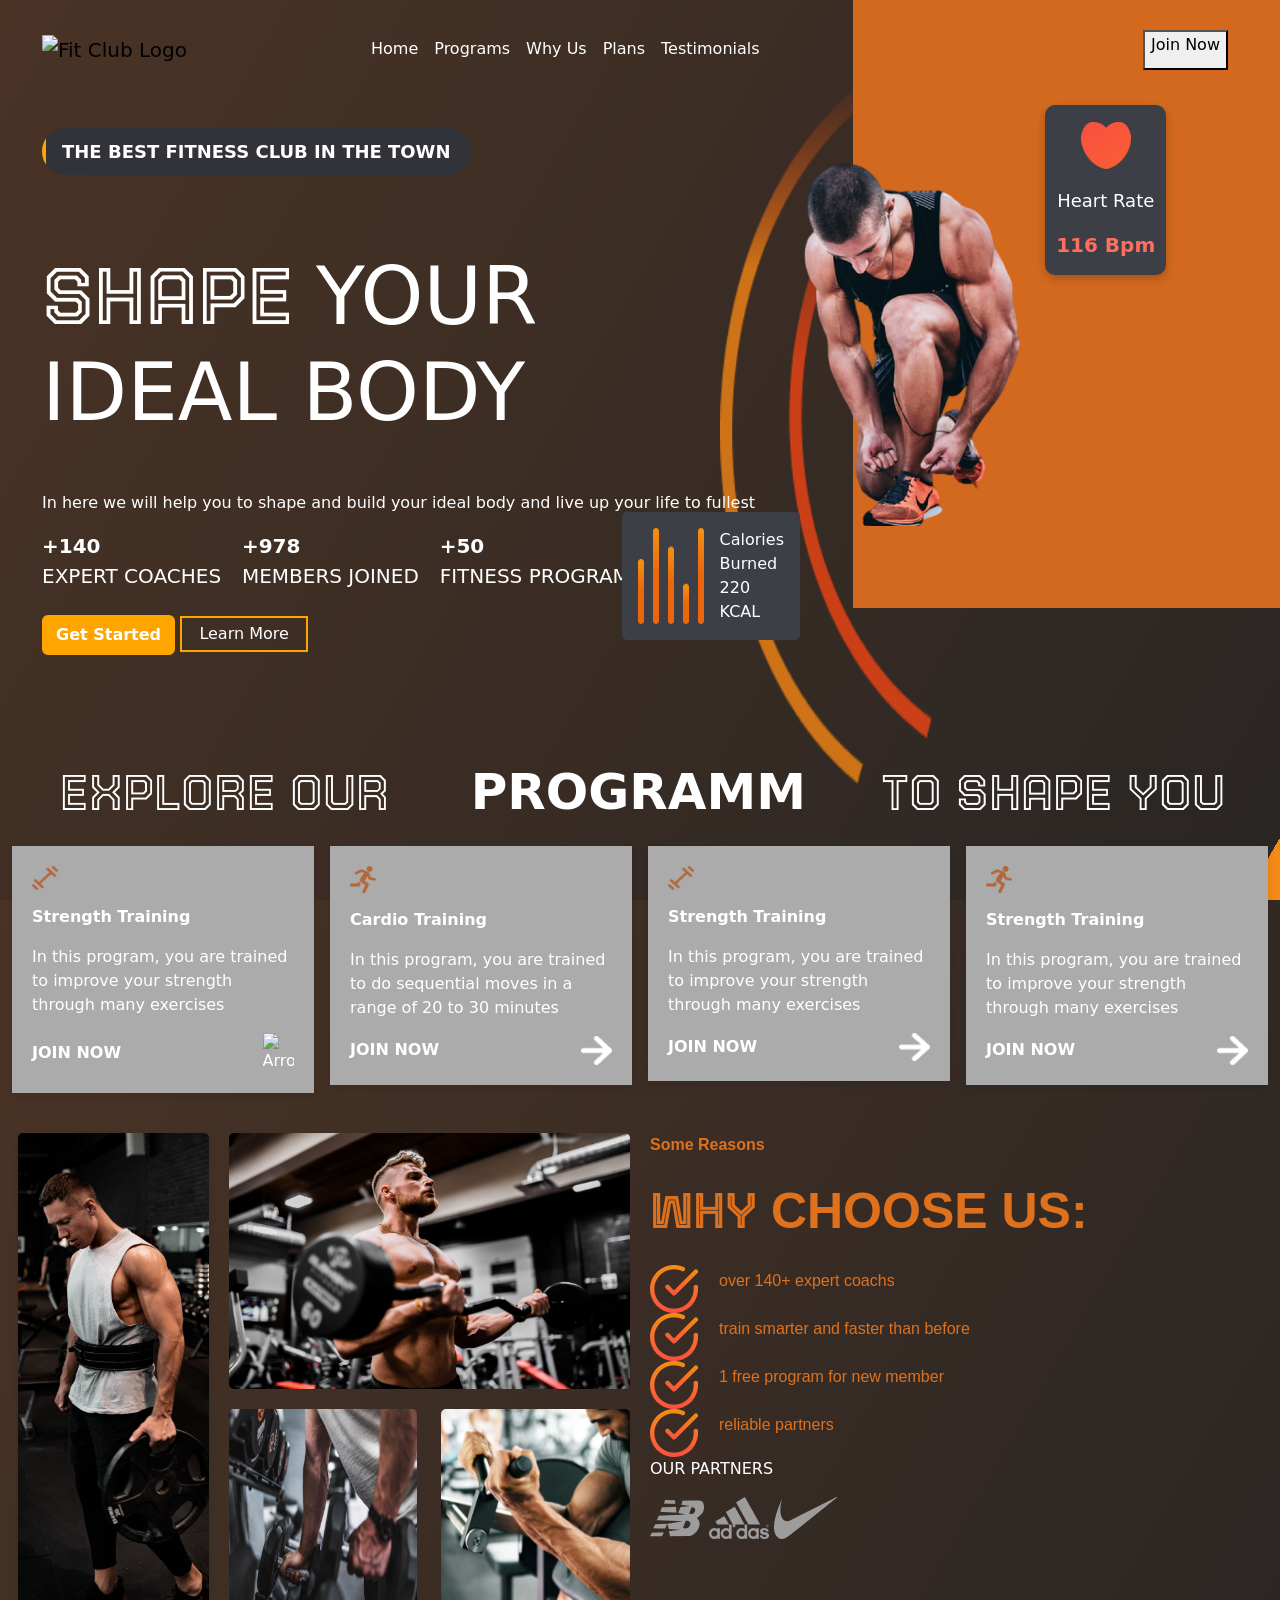
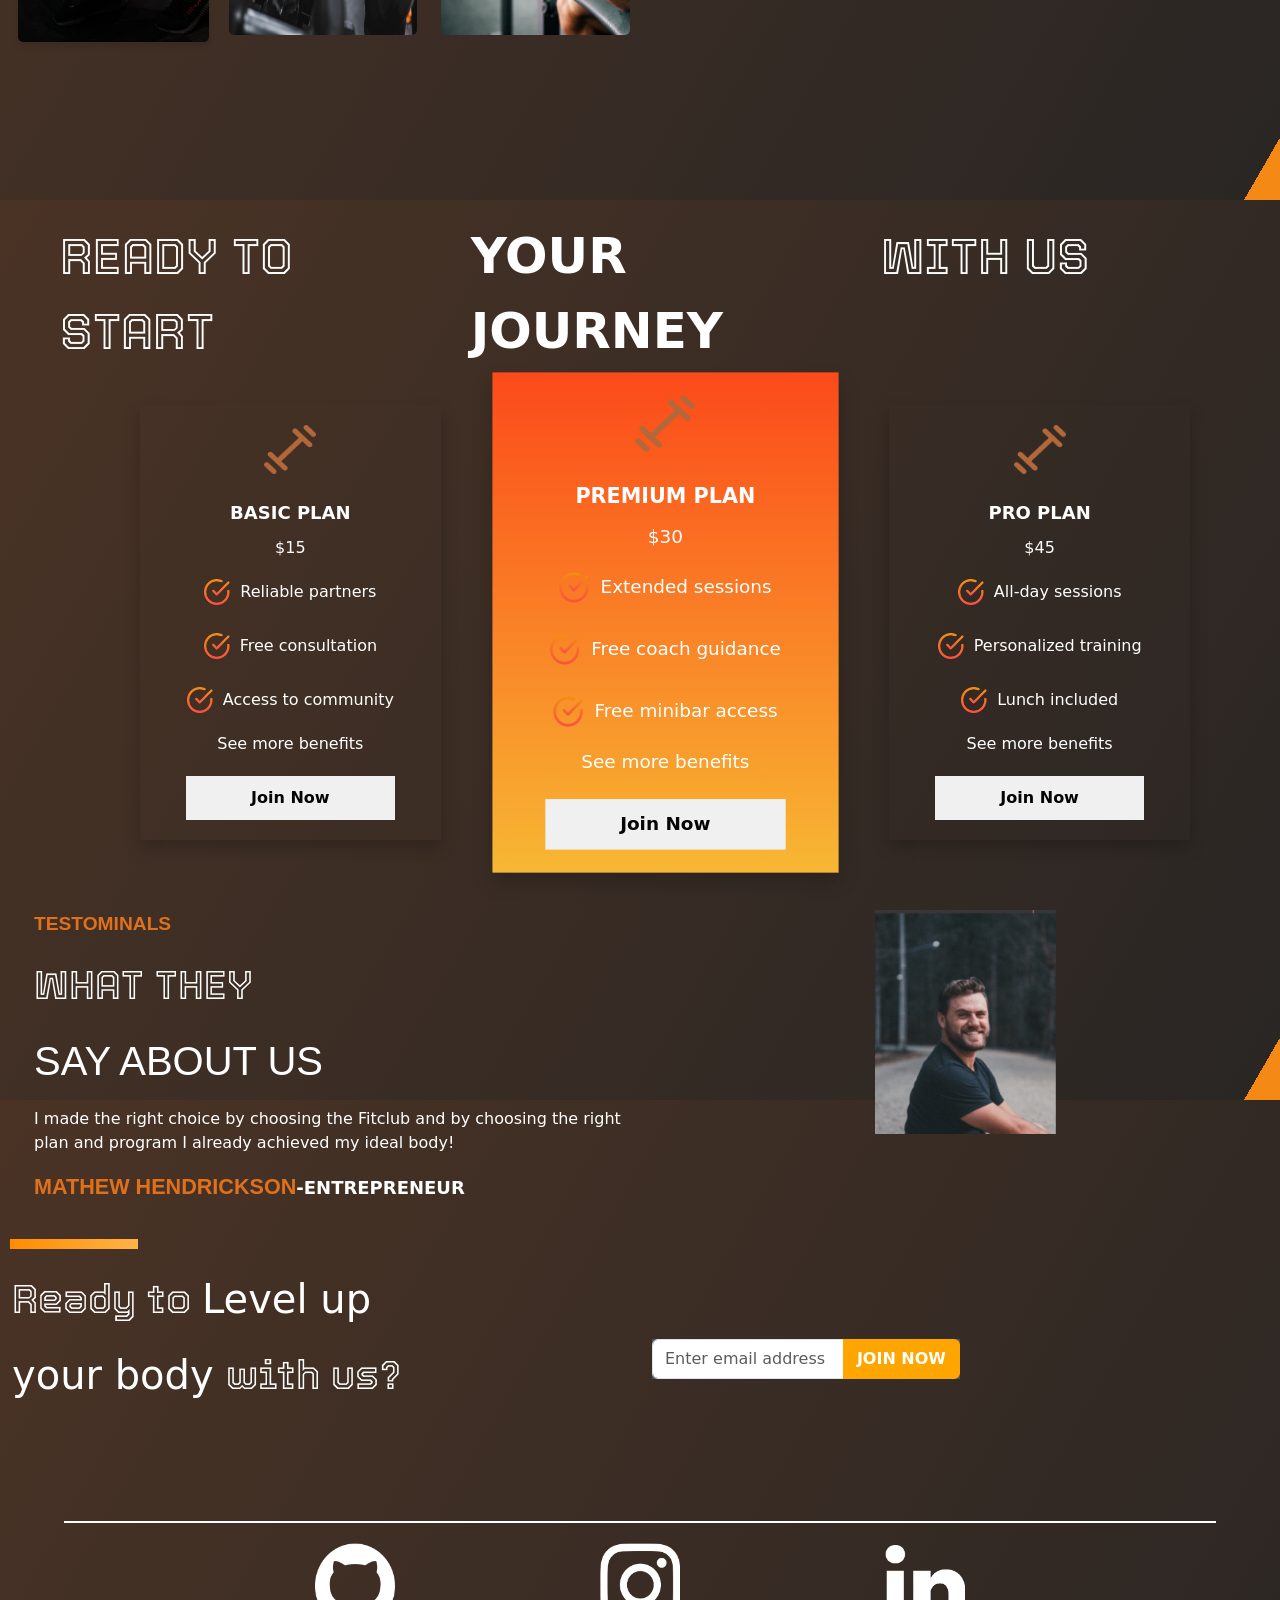
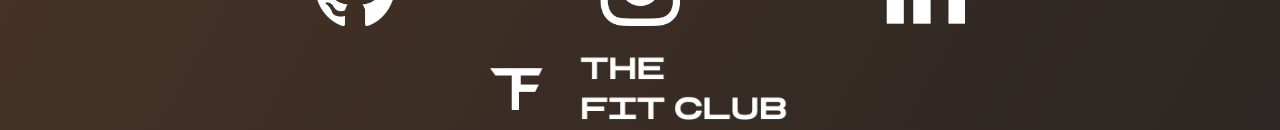
==== index.html @ 02789a92 "Add files via upload" ====
<!DOCTYPE html>
<html lang="en">
<head>
    <meta charset="UTF-8">
    <meta name="viewport" content="width=device-width, initial-scale=1.0">
    <link rel="preconnect" href="https://fonts.googleapis.com">
<link rel="preconnect" href="https://fonts.gstatic.com" crossorigin>
<link href="https://fonts.googleapis.com/css2?family=Tourney:ital,wght@0,100..900;1,100..900&display=swap" rel="stylesheet">
    <title>The Fit Club</title>
    <link href="https://cdn.jsdelivr.net/npm/bootstrap@5.3.3/dist/css/bootstrap.min.css" rel="stylesheet">
    <link rel="stylesheet" href="index.css">
</head>
<body>
    <div class="container-fluid">
        <div class="row">
            <div class="left-side col-lg-8 col-md-7">
                <!-- Navigation bar-->
                <nav class="navbar navbar-expand-lg">
                    <div class="container navbared">
                        <a class="navbar-brand" href="#">
                            <img src="logo.png" alt="Fit Club Logo" style="width: 150px; margin-right: 10px;">
                        </a>
                        <button class="navbar-toggler" type="button" data-bs-toggle="collapse" data-bs-target="#navbarNav" aria-controls="navbarNav" aria-expanded="false" aria-label="Toggle navigation">
                            <span class="navbar-toggler-icon"></span>
                        </button>
                        <div class="collapse navbar-collapse" id="navbarNav">
                            <ul class="navbar-nav">
                                <li class="nav-item">
                                    <a class="nav-link" href="#">Home</a>
                                </li>
                                <li class="nav-item">
                                    <a class="nav-link" href="#">Programs</a>
                                </li>
                                <li class="nav-item">
                                    <a class="nav-link" href="#">Why Us</a>
                                </li>
                                <li class="nav-item">
                                    <a class="nav-link" href="#">Plans</a>
                                </li>
                                <li class="nav-item">
                                    <a class="nav-link" href="#">Testimonials</a>
                                </li>
                            </ul>
                        </div>
                    </div>
                </nav>
                <div class="container d-flex align-items-center justify-content-between">
                    <div>
                        <p class="highlight"> <span>THE BEST</span> FITNESS CLUB IN THE TOWN</p>
                        <h1 class="main_text"><span  class="main_text1">SHAPE  </span>YOUR <br> IDEAL  BODY</h1>
                        <p class="sub-text">In here we will help you to shape and build your ideal body and live up your life to fullest</p>
                        <div class="stats">
                            <div><strong>+140</strong><br>EXPERT COACHES</div>
                            <div><strong>+978</strong><br>MEMBERS JOINED</div>
                            <div><strong>+50</strong><br>FITNESS PROGRAMS</div>
                        </div>
                        <div class="mt-4">
                            <button class="btn ">Get Started</button>
                            <button class="btn1">Learn More</button>
                        </div>
                    </div>
                    <!-- <div class="image-section position-relative">
                        <img src="../Pngs/hero_image_back.png" width="50%" height="50%">
                        <img src="hero_image.png" alt="Fitness Image" width="70%" ,height="50%">
                        
                    </div> -->
                </div>
                
            </div>
            <div class="right-side col-lg-4 col-md-5">
                <div class="buttoned">
                    <button class="buttoned">Join Now</button>
                </div>
                <div class="heart">
                    <img src="heart.png" alt="Heart Icon" class="heart-img">
                    <p class="heartname">Heart Rate</p>
                    <p class="heartrate">116 Bpm</p>
                </div>
                <div class="image-section">
                    
                    <img src="hero_image.png" alt="Fitness Image" width="70%" ,height="40%">
                    
                </div>  
                <img class="hero-back"  src="hero_image_back.png" width="100%" height="80%">
                <div class="calories">
                    <img src="calories.png">
                    <div class="kilo">
                        <span>Calories<br> Burned</span>
                        <span>220<br> KCAL</span>
                    </div>
                </div>

            </div>
        </div>
    </div>
    <div class=" textt container-fluid">
        <div class="row">
            <div class="tex1 col-lg-4 col-md-4 col-sm-12">
                <p>EXPLORE OUR</p>
            </div>
            <div class="tex2 col-lg-4 col-md-4 col-sm-12">
                <p>PROGRAMM</p>
            </div>
            <div class="tex3 col-lg-4 col-md-4 col-sm-12 ">
                <p>TO SHAPE YOU</p>
            </div>
        </div>

    </div>
    <div class="container-fluid">
        <div class="row g-3"> <!-- Bootstrap's g-3 handles spacing between cards -->
            <!-- Card 1 -->
            <div class="col-lg-3 col-md-6 col-sm-12">
                <div class="cards">
                    <img src="dumbell.png" class="card-img-top" alt="Dumbell">
                    <p><strong>Strength Training</strong></p>
                    <p>In this program, you are trained to improve your strength through many exercises</p>
                    <div class="card-footer">
                        <p>JOIN NOW</p>
                        <img src="Pngs/rightArrow.png" alt="Arrow">
                    </div>
                </div>
            </div>
            <!-- Card 2 -->
            <div class="col-lg-3 col-md-6 col-sm-12">
                <div class="cards">
                    <img src="runing.png" class="card-img-top" alt="Running">
                    <p><strong>Cardio Training</strong></p>
                    <p>In this program, you are trained to do sequential moves in a range of 20 to 30 minutes</p>
                    <div class="card-footer">
                        <p>JOIN NOW</p>
                        <img src="rightArrow.png" alt="Arrow">
                    </div>
                </div>
            </div>
            <!-- Card 3 -->
            <div class="col-lg-3 col-md-6 col-sm-12">
                <div class="cards">
                    <img src="dumbell.png" class="card-img-top" alt="Dumbell">
                    <p><strong>Strength Training</strong></p>
                    <p>In this program, you are trained to improve your strength through many exercises</p>
                    <div class="card-footer">
                        <p>JOIN NOW</p>
                        <img src="rightArrow.png" alt="Arrow">
                    </div>
                </div>
            </div>
            <!-- Card 4 -->
            <div class="col-lg-3 col-md-6 col-sm-12">
                <div class="cards">
                    <img src="runing.png" class="card-img-top" alt="Running">
                    <p><strong>Strength Training</strong></p>
                    <p>In this program, you are trained to improve your strength through many exercises</p>
                    <div class="card-footer">
                        <p>JOIN NOW</p>
                        <img src="rightArrow.png" alt="Arrow">
                    </div>
                </div>
            </div>
        </div>
    </div>
    <div class="custom-container container-fluid">
        <div class="custom-row row">
            <div class="custom-image1 col-lg-2 col-md-3 col-sm-6">
                <img src="image1.png" class="custom-img" alt="Image 1">
            </div>
            <div class="custom-image-group col-lg-4 col-md-5 col-sm-6">
                <div class="row">
                    <div class="custom-image2 col-12">
                        <img src="image2.png" class="custom-img" alt="Image 2">
                    </div>
                    <div class="custom-image3 col-6">
                        <img src="image3.png" class="custom-img" alt="Image 3">
                    </div>
                    <div class="custom-image4 col-6">
                        <img src="image4.png" class="custom-img" alt="Image 4">
                    </div>
                </div>
            </div>
            <div class="t9 col-lg-6 col-md-12">
                <p class="textside1">Some Reasons</p>  
                <p class="textside2"><span class="why">WHY</span> CHOOSE US:</p>
                <div class="mixer">
                    <img class="mr-10" src="tick.png" alt="Arrow">
                    <p class="textside3"> over 140+ expert coachs</p>
                </div>        
                <div class="mixer">
                    <img src="tick.png" alt="Arrow">
                    <p class="textside3"> train smarter and faster than before</p>
                </div>        
                <div class="mixer">
                    <img src="tick.png" alt="Arrow">
                    <p class="textside3"> 1 free program for new member</p>
                </div>        
                <div class="mixer">
                    <img src="tick.png" alt="Arrow">
                    <p class="textside3"> reliable partners</p>
                </div>  
                <p class="pta">OUR PARTNERS</p>  
                <div class="">
                    <img class="mr-10" src="nb.png">
                    <img class="mr-20" src="adidas.png">
                    <img src="nike.png">

                </div>    
            </div>
        </div>
    </div>
    <div class=" textt container-fluid">
        <div class="row">
            <div class="tex1 col-lg-4 col-md-4 col-sm-12">
                <p>READY TO START</p>
            </div>
            <div class="tex2 col-lg-4 col-md-4 col-sm-12 ">
                <p>YOUR JOURNEY </p>
            </div>
            <div class="tex3 col-lg-4 col-md-4 col-sm-12">
                <p>WITH US</p>
            </div>
        </div>

    </div>
    <div class="container cards3">
        <div class="row">
            <!-- Basic Plan --> 
            <div class="col-lg-4 col-sm-12 size">
                <div class="cards1">
                    <img src="dumbell.png" class="card-img-top" alt="Dumbbell Icon">
                    <p><strong>BASIC PLAN</strong></p>
                    <p>$15</p>
                    <div class="mixer1">
                        <img src="tick.png" alt="Tick Icon" width="10%">
                        <p>Reliable partners</p>
                    </div>
                    <div class="mixer1">
                        <img src="tick.png" alt="Tick Icon" width="10%">
                        <p>Free consultation</p>
                    </div>
                    <div class="mixer1">
                        <img src="tick.png" alt="Tick Icon" width="10%">
                        <p>Access to community</p>
                    </div>
                    <p>See more benefits</p>
                    <button>Join Now</button>
                </div>
            </div>
    
            <!-- Premium Plan -->
            <div class="col-lg-4 col-sm-12 size">
                <div class="cards1">
                    <img src="dumbell.png" class="card-img-top" alt="Running Icon">
                    <p><strong>PREMIUM PLAN</strong></p>
                    <p>$30</p>
                    <div class="mixer1">
                        <img src="tick.png" alt="Tick Icon" width="10%">
                        <p>Extended sessions</p>
                    </div>
                    <div class="mixer1">
                        <img src="tick.png" alt="Tick Icon" width="10%">
                        <p>Free coach guidance</p>
                    </div>
                    <div class="mixer1">
                        <img src="tick.png" alt="Tick Icon" width="10%">
                        <p>Free minibar access</p>
                    </div>
                    <p>See more benefits</p>
                    <button>Join Now</button>
                </div>
            </div>
    
            <!-- Pro Plan -->
            <div class="col-lg-4 col-sm-12 size">
                <div class="cards1">
                    <img src="dumbell.png" class="card-img-top" alt="Dumbbell Icon">
                    <p><strong>PRO PLAN</strong></p>
                    <p>$45</p>
                    <div class="mixer1">
                        <img src="tick.png" alt="Tick Icon" width="10%">
                        <p>All-day sessions</p>
                    </div>
                    <div class="mixer1">
                        <img src="tick.png" alt="Tick Icon" width="10%">
                        <p>Personalized training</p>
                    </div>
                    <div class="mixer1">
                        <img src="tick.png" alt="Tick Icon" width="10%">
                        <p>Lunch included</p>
                    </div>
                    <p>See more benefits</p>
                    <button>Join Now</button>
                </div>
            </div>
        </div>
    </div> 
    
    
    <div class="container-fluid">
       <div class="row card-spe">
            <div class="col-md-6">
                <p class="name">TESTOMINALS</p>
                <p class="name1">WHAT THEY</p>
                <p class="name2">SAY ABOUT US</p>
                <p class="name3">I made the right choice by choosing the Fitclub and by choosing the right plan and program
                     I already achieved my ideal body!</p>
                <p class="name4"><span class="name">MATHEW HENDRICKSON</span>-ENTREPRENEUR</p>
            </div>
            <div class="col-md-6">
                
                    <div class="picture6 d-flex justify-content-center">
                      <img src="t-image1.png" alt="Image" width="30%" height="30%">
                    </div>  
            </div>
        </div>
    </div>
    <div class="horizontal-line"></div>
    <div class="container-fluid">
        <div class="row ready">
            <div class=" t8 col-md-6">
                <div>
                    <p class="t2"><span class="t4"  class="t4">Ready to </span>Level up</p>
                    <p class="t2">your body <span class="t4"> with us?</span></p>
                </div>
            </div>
            <div class="col-md-6">
                <div class="input-group mb-3 ">
                    <input type="text" class="form-control" placeholder="Enter email address" aria-label="Example text with button addon" aria-describedby="button-addon1">
                    <button class="btn btn-outline-secondary" type="button" id="button-addon1">JOIN NOW</button>
                </div>
            </div>
        </div>
    </div>
    <div class="horizontal-line1"></div>
    <div class="container">
        <!-- First row of logos -->
        <div class="row d-flex justify-content-center align-items-center text-center">
            <div class="col-md-3 col-sm-4 col-4">
                <img src="github.png" alt="GitHub Logo" class="img-fluid logo">
            </div>
            <div class="col-md-3 col-sm-4 col-4">
                <img src="instagram.png" alt="Instagram Logo" class="img-fluid logo">
            </div>
            <div class="col-md-3 col-sm-4 col-4">
                <img src="linkedin.png" alt="LinkedIn Logo" class="img-fluid logo">
            </div>
        </div>
    
        <!-- Second row of logo -->
        <div class="row d-flex justify-content-center text-center mt-4">
            <div class="col-md-11 col-sm-12">
                <img src="Logo.png" alt="Main Logo" class="img-fluid main-logo">
            </div>
        </div>
    </div>
    

</body>
</html>
---- index.css ----
body {
    background: rgb(74,51,37);
background: linear-gradient(120deg, rgba(74,51,37,1) 0%, rgba(42,38,36,1) 98%, rgba(244,137,21,1) 98%, rgba(244,137,21,1) 100%);
    height: 100vh; /* Ensures the gradient covers the full viewport height */
    margin: 0; /* Removes default body margin */
}

.nav-link{
    color: white;
}
.navbar-nav{
   
    margin-left: 150px;
}
.nav-item:hover{
    color: #df711d;
}
.navbar-nav:hover{
    color: #df711d;
}
.buttoned{
    color: black;
    height: 40px;
    margin-top: 15px;
    display: flex;
    justify-content: end;
    margin-right: 20px;
}
.left-side{
    margin-top: 20px;
    padding-left: 30px;
}

.right-side{
    background-color: chocolate;
    height: 38pc;
}
@media (max-width: 767px) {
    .buttoned{
        display: none;
    }
}

.heart {
    margin-top: 50px;
    width: 30%;
    height: 170px; /* Added 'px' unit */
    display: flex;
    flex-direction: column;
    justify-content: center;
    align-items: center; /* Centers content horizontally */
    background-color: #3c3f45;
    gap: 1rem;
    padding: 10px; /* Simplified padding */
    border-radius: 10px; /* Adds rounded corners */
    box-shadow: 0 4px 8px rgba(0, 0, 0, 0.2); /* Adds a subtle shadow */
    margin-left: 180px;
}

.heart-img {
    width: 50px; /* Adjusted size for better scaling */
    height: 50px;
    object-fit: contain; /* Ensures image scaling does not distort */
}

.heartname {
    color: #fff; /* Ensures readability */
    font-size: 18px;
    margin: 0;
}

.heartrate {
    color: #ff6f61; /* Adds a highlight color */
    font-size: 20px;
    margin: 0;
    font-weight: bold;
}

.image-section{
    /* margin-top: 0px;
    padding-top: 0px;
    margin-right: 10px; */
    position: absolute;
    top: 10rem;
    right: 8rem;
    width: 23rem;
}
.hero-back{
    position: absolute;
    top: 4rem;
    right: 20rem;
    width: 15rem;
    z-index: -1;
}
.kilo{
    display: flex;
    flex-direction: column;
}
.calories{
    display: flex ;
    gap: 1rem;
    color: white;
    background-color: #3c3f45;
    border-radius: 5px;
    padding: 1rem;
    width: fit-content;
    position: absolute;
    top: 32rem;
    right: 30rem;
}

.highlight {
    margin-top: 50px;
    position: relative;
    color: #fff;
    background-color: #313338; /* Text background */
    padding: 10px 20px;
    border-radius: 50px;
    font-size: 18px;
    font-weight: bold;
    display: inline-block;
    text-align: center;
    overflow: hidden; /* Ensures animation stays within bounds */
}
@media (max-width: 767px) {
    .right-side{
        display: none;
    }
}
/* First word styling */
.highlight span {
    position: relative;
    display: inline-block;
    z-index: 1;
}
.stats{
    display: flex;
    
    flex-direction: row;
    gap: 1.3rem;
    font-size: 20px;
    color: #fff;
}
.sub-text{
    color: #fff;
}
.main_text{
    margin-top: 50px;
    color:white;
    font-size: 80px;
}
.main_text1{
    font-family: Tourney;
}
.sub-text{
    margin-top: 50px;
}
/* Border animation */
.highlight::before {
    content: '';
    position: absolute;
    right: 0; /* Start from the end of the text */
    top: 0;
    width: 0; /* Start with no width */
    height: 100%;
    border: 2px solid orange; /* Orange border */

    border-radius: 50px; /* Rounded corners */
    z-index: 0; /* Behind the text */
    animation: border-slide 2s ease-out forwards; /* Animation */
}

/* Animation definition */
@keyframes border-slide {
    0% {
        width: 0; /* Border starts with no width */
    }
    50% {
        width: 100%; /* Border expands to cover full width */
    }
    100% {
        width: 0; /* Border shrinks, breaking at the start */
        left: 0; /* Finish on the first word */
    }
}


.h1{
    font-family: Georgia, 'Times New Roman', Times, serif;
    font-size: larger;

}
.t9{
    padding-left:  30px;
}

.btn{
    border:2px solid orange;
   
    font-size: medium;
    font-weight: bold;
    color: #fff;
    background-color: orange;
}
.btn1{
    color: #fff;
    background-color: transparent;
    width: 8rem;
    height: 2.3rem;
    border: 2px solid orange;
}
.textt{
   
    font-size: 50px;
    margin-top: 100px;
    padding-left: 60px;
    color: #fff;
}
.tex1,.tex3{
    font-family: Tourney;
}
.tex2{
    font-weight: bolder;
}
.cards {
    background-color: #ababab;
    color: #fff;
    padding: 20px;
     /* Rounded corners for cards */
    box-shadow: 0 4px 8px rgba(0, 0, 0, 0.1); /* Subtle shadow effect */
    text-align: start; /* Aligns text inside the card */
}

.cards img.card-img-top {
    max-width: 10%;
    margin-bottom: 15px; /* Adds margin below the image */
}
.cards:hover {
    background: rgb(252,114,63);
    background: linear-gradient(90deg, rgba(252,114,63,1) 0%, rgba(250,80,66,1) 99%, rgba(36,36,36,1) 100%, rgba(36,36,36,1) 100%);
    /* Change background color on hover */
    transform: scale(1.05); /* Slightly enlarge the card */
    cursor: pointer; /* Change cursor to pointer */
}
.navbar-nav:hover{
    color: #df711d;
}
.card-footer {
    display: flex;
    justify-content: space-between;
    align-items: center    ;
    margin-top: 15px;
}

.card-footer p {
    margin: 0;
    font-weight: bold;
}

.card-footer img {
    width: 12%; /* Adjusted size for the arrow */
}

/* Scoped styles for the custom image section */
.custom-container {
    padding: 20px;
    /* Optional: Background for the section */
}

.custom-row > div {
    padding: 10px; /* Adds space between the columns */
}

.custom-img {
    max-width: 100%;
    height: auto;
    border-radius: 5px; /* Rounded corners for images */
    display: block;
    margin: 10px auto;
}

/* Custom styles for individual images */
.custom-image1 img {
    box-shadow: 0px 4px 6px rgba(0, 0, 0, 0.1); /* Shadow for Image 1 */
    height: 90%;
    width: 100%;
}

.custom-image2 img {
    border-color: #007bff; /* Blue border for Image 2 */
}

.custom-image3 img {
    border-color: #28a745; /* Green border for Image 3 */
    width: 100%;
    height: 100%;
}

.custom-image4 img {
    border-color: #ffc107; /* Yellow border for Image 4 */
    width: 100%;
    height: 100%;
}

/* Media Queries for smaller screens */
@media (max-width: 768px) {
    .custom-container {
        padding: 10px;
    }

    .custom-img {
        max-width: 90%;
        margin: 15px auto;
    }
}
.mixer{
    display: flex;
    align-items: center 
}
.mixer1{
    display: flex;
    align-items: center 
}
.textside1{
    margin-top: 10px;
    color: #df711d;
    font-family: Arial, Helvetica, sans-serif;
    font-weight: bolder;
}
.why{
    font-family: Tourney;
}
.textside2{
    color: #df711d;
    font-family: Arial, Helvetica, sans-serif;
    font-weight: bolder;
    font-size: 50px;
}
.pta{
    color: #fff;
}

.textside3{
    color: #df711d;
    font-family: Arial, Helvetica, sans-serif;
    margin-left: 20px;
}
.name{
    color: #df711d;
    font-family: Arial, Helvetica, sans-serif;
    font-weight: bolder;
    font-size: larger;
}
.name1{
    font-family:Tourney;
    font-size: 40px;
    color: #fff;
}
.name2{
    font-family: 'Segoe UI', Tahoma, Geneva, Verdana, sans-serif;
    font-size: 40px;
    color: #fff;
}
.name3{
    color: #fff;
}
.card-spe{
    margin-top: 50px;
    margin-left: 10px;
}
.t4{
    font-family:Tourney;
    font-size: 40px;
    color: #fff;
}
.t2{
    font-size: 40px;
    font-style: bolder; 
    color: #fff; 
}
.input-group{
    margin-top: 70px;
    background-color: #4E5055;
    width: 50%;
}

.ready{
    margin-top: 20px;
}
.horizontal-line {
    width: 10%; /* Adjust width as needed */
    height: 10px; /* Adjust thickness */
    background-color: white; /* Line color */
    margin-top: 20px;
    margin-left: 10px;
    background-image: linear-gradient(to right, #ff8c00, #ffb347); /* Optional gradient */
}
.horizontal-line1 {
    width: 90%; /* Adjust width as needed */
    height: 2px; /* Adjust thickness */
    background-color: white; /* Line color */
    margin: 20px auto; /* Center the line and add spacing */
    margin-top: 100px;
}


  
.footer-content{
    display: flex;
    justify-content: center;
    
}
.cards1 {
    color: white;
    padding: 20px;
    border-radius: 0px; /* Rounded corners for the cards */
    box-shadow: 0 8px 16px rgba(0, 0, 0, 0.2); /* Add a shadow for depth */
    text-align: center; /* Center-align content */
    margin: 0; /* Remove extra margin */
    transition: transform 0.3s ease, background-color 0.3s ease;
    margin-left: 50px;
}

.cards1:hover {
    transform: translateY(-10px); /* Lift the card slightly on hover */
    background-color: #555; /* Darken the card on hover */
}

.cards1 img.card-img-top {
    max-width: 20%; /* Adjust the image size to match the design */
    margin-bottom: 15px; /* Space below the image */
}

.cards1 p {
    font-size: 16px;
    margin: 10px 0;
}

.cards1 p strong {
    font-size: 18px; /* Make the plan name bold and larger */
}

.cards1 button {
    display: block;
    margin: 20px auto 0; /* Center the button and add spacing */
    width: 80%; /* Button width */
    padding: 10px;
    background-color: rgb(240, 240, 240); /* Button background color */
    color: rgb(5, 5, 5); /* Button text color */
    border: none;
    border-radius: 0px; /* Fully rounded button */
    font-weight: bold;
    font-size: 16px; /* Adjust font size */
    cursor: pointer;
    transition: background-color 0.3s ease, transform 0.3s ease;
}

.cards1 button:hover {
    background-color: #fff; /* Invert colors on hover */
    color: orange;
    transform: scale(1.05); /* Slightly enlarge the button on hover */
}

.mixer1 {
    display: flex;
    align-items: center;
    justify-content: center;
    margin: 10px 0;
}

.mixer1 img {
    margin-right: 10px; /* Space between the icon and text */
}

/* Responsiveness for smaller screens */
@media (max-width: 768px) {
    .cards1 {
        margin-top: 15px;
        margin-bottom: 15px;
    }
    .cards1 img.card-img-top {
        max-width: 40px;
    }
    .cards1 p {
        font-size: 14px;
    }
    .cards1 button {
        font-size: 14px;
    }
}

.size:nth-child(2) .cards1 {
    transform: scale(1.15); /* Highlight the second card */
    background: linear-gradient(to bottom, #FC4A1A, #F7B733); /* Gradient for the second card */
    height: auto; /* Let the card size adjust automatically */
}

.container.cards3 {
    padding: 20px;
     /* Match the background from the image */
 /* Rounded edges for the container */
}
.name4{
    color: #fff;
    font-size: large;
    font-weight: bold;
}
/* Style for all logos */
.logo {
    max-width: 80px; /* Default size for small logos */
    transition: transform 0.3s ease;
}

/* Style for the main logo */
.main-logo {
    max-width: 300px; /* Default size for the main logo */
    margin: auto;
    transition: transform 0.3s ease;
}

/* Adjust sizes on smaller screens */
@media (max-width: 768px) {
    .logo {
        max-width: 60px; /* Smaller logos for smaller screens */
    }

    .main-logo {
        max-width: 200px; /* Reduce the size of the main logo */
    }
}

@media (max-width: 576px) {
    .logo {
        max-width: 50px; /* Further reduce logo size for extra-small screens */
    }

    .main-logo {
        max-width: 150px; /* Further reduce main logo size */
    }
}
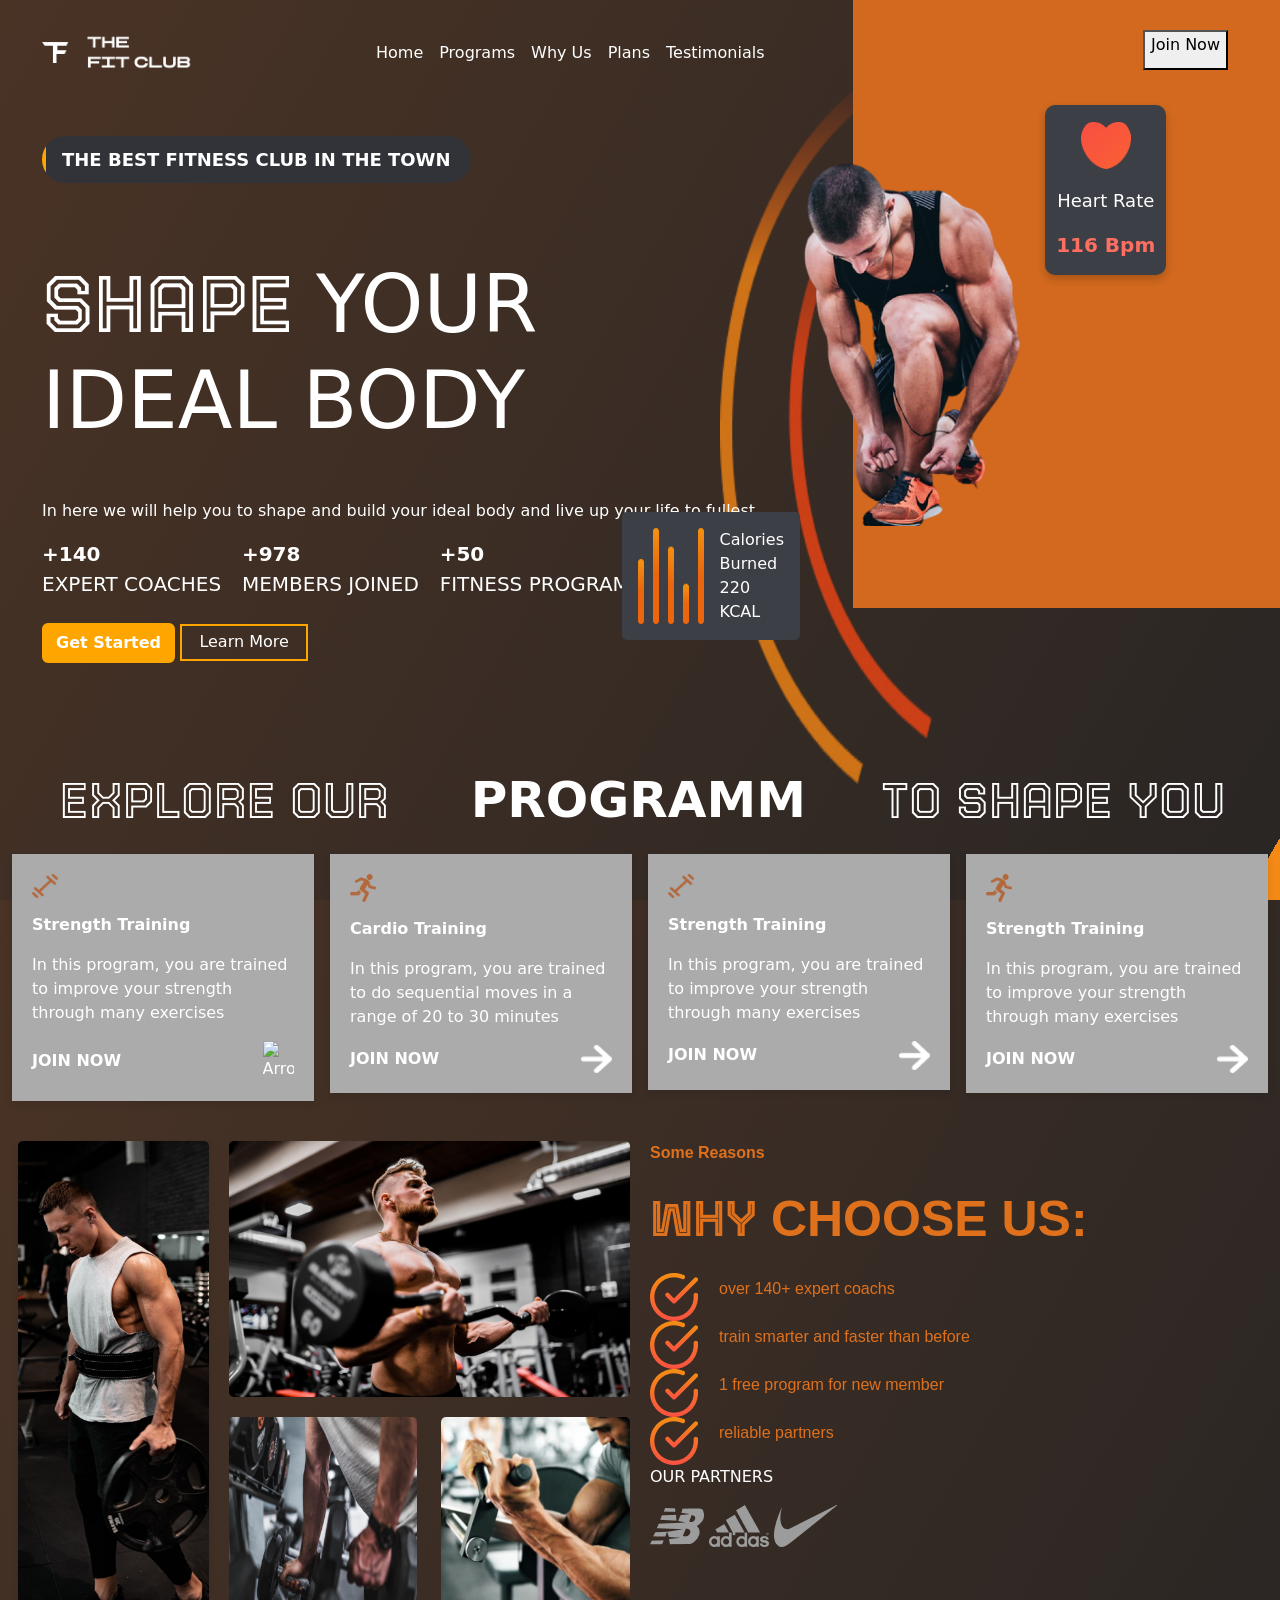
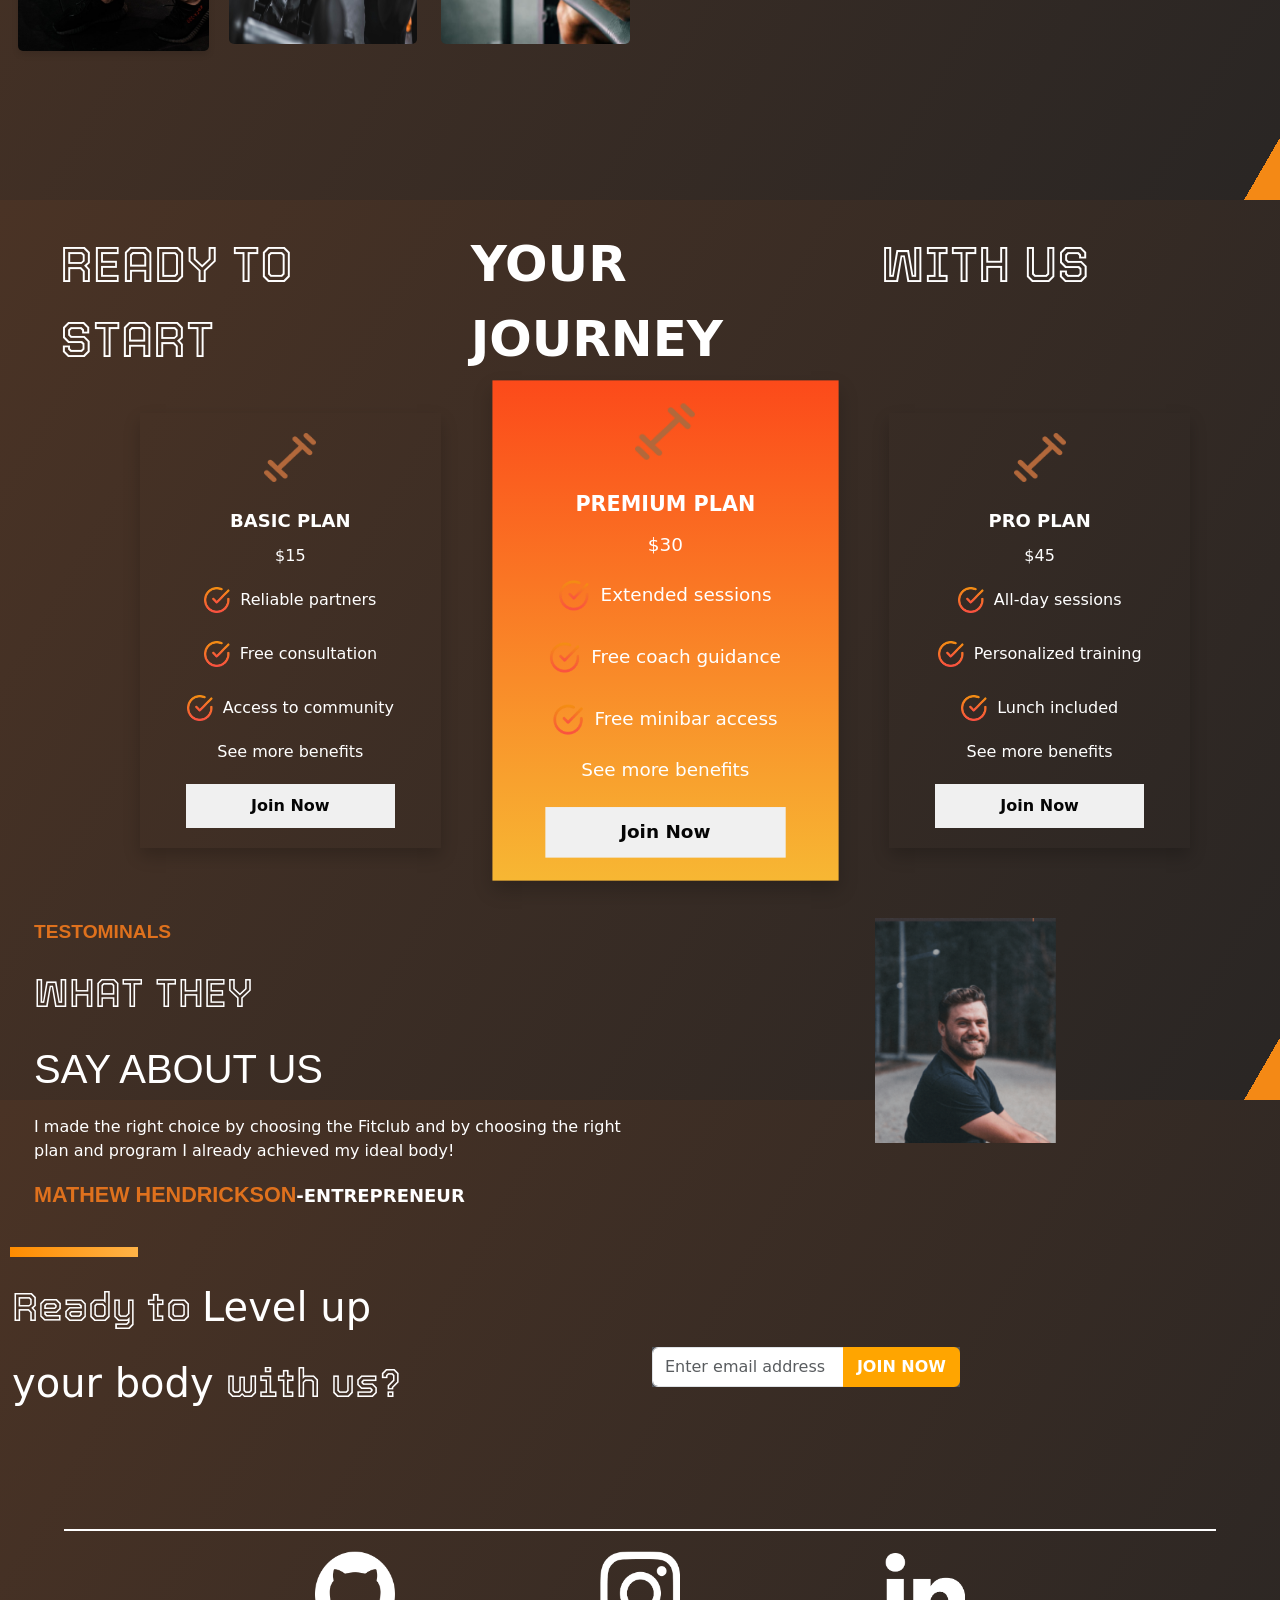
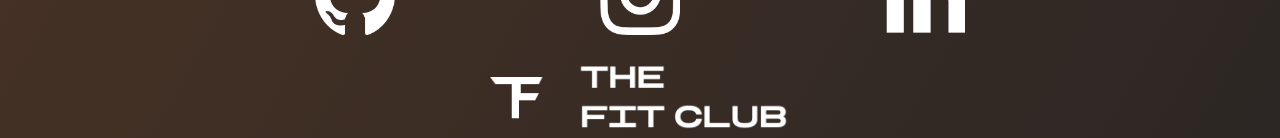
==== commit b13c8c71: "Update index.html" ====
--- a/index.html
+++ b/index.html
@@ -18,7 +18,7 @@
                 <nav class="navbar navbar-expand-lg">
                     <div class="container navbared">
                         <a class="navbar-brand" href="#">
-                            <img src="logo.png" alt="Fit Club Logo" style="width: 150px; margin-right: 10px;">
+                            <img src="Logo.png" alt="Fit Club Logo" style="width: 150px; margin-right: 10px;">
                         </a>
                         <button class="navbar-toggler" type="button" data-bs-toggle="collapse" data-bs-target="#navbarNav" aria-controls="navbarNav" aria-expanded="false" aria-label="Toggle navigation">
                             <span class="navbar-toggler-icon"></span>
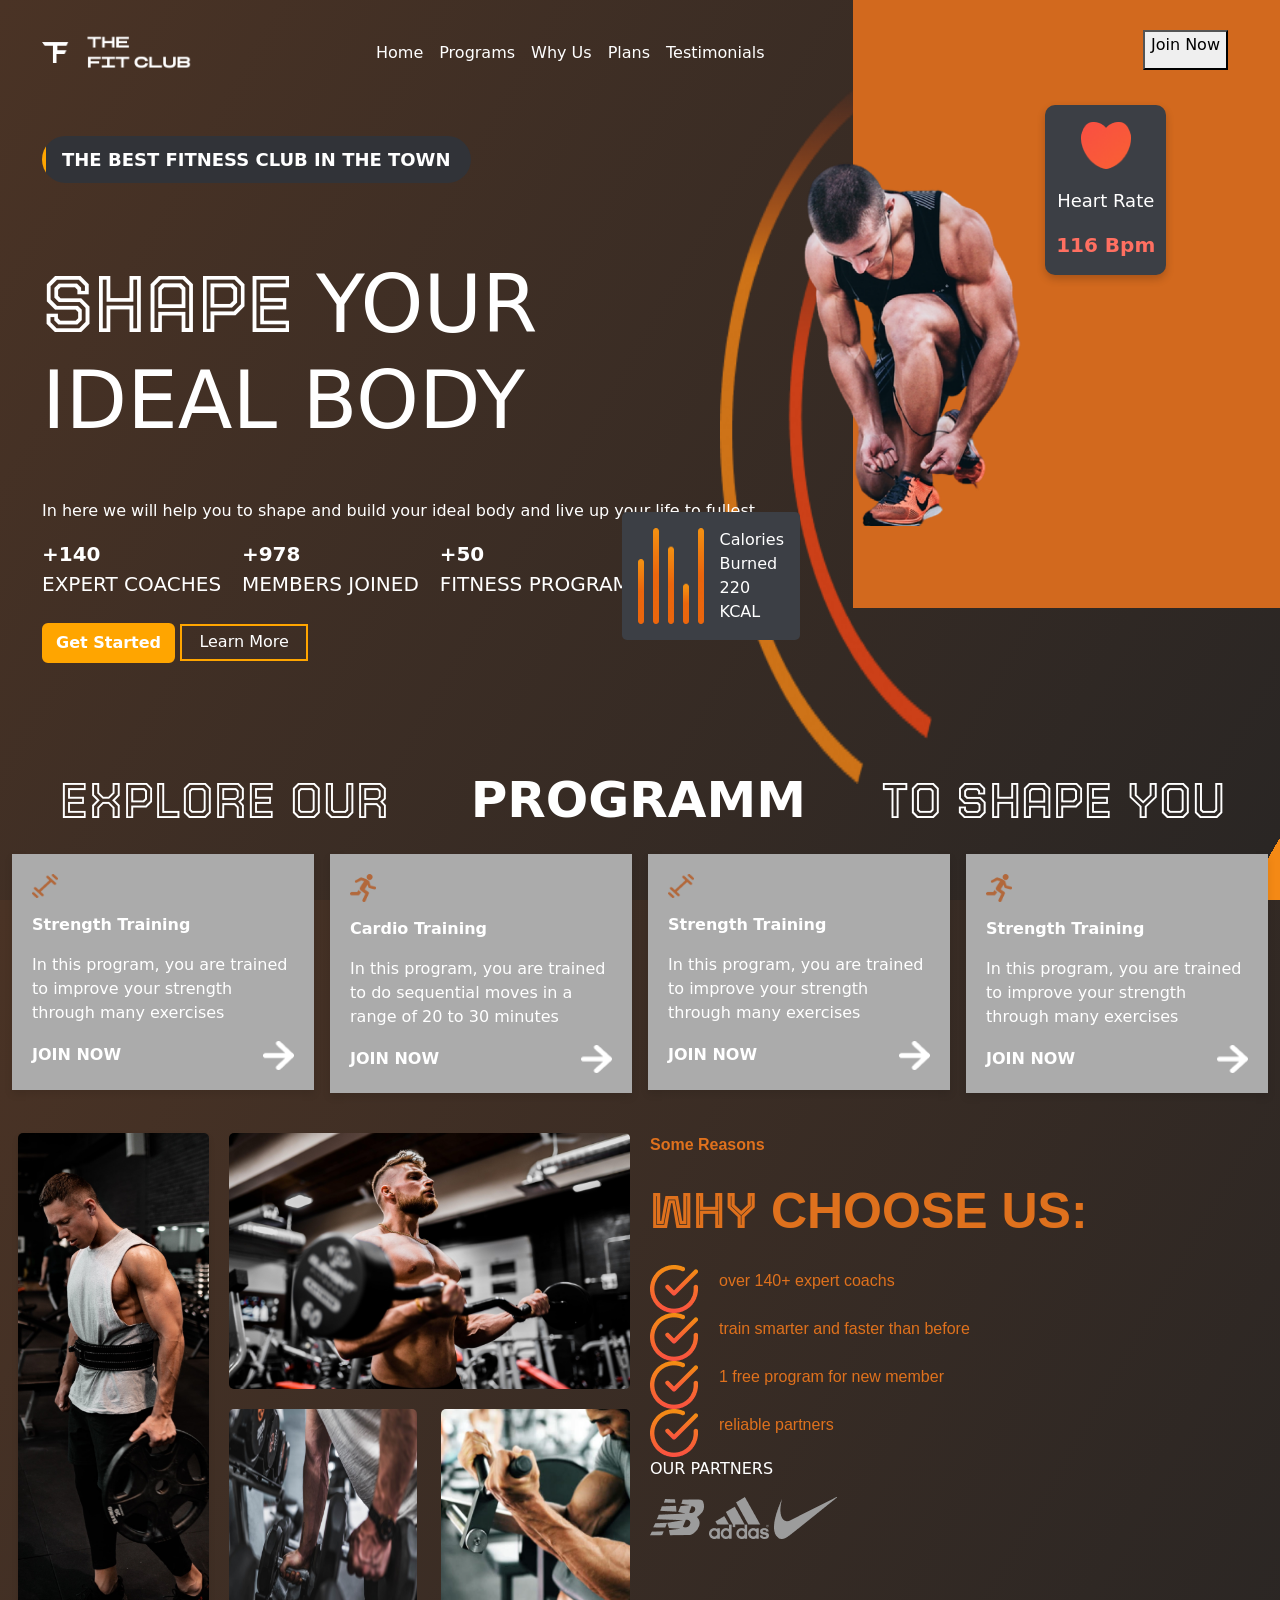
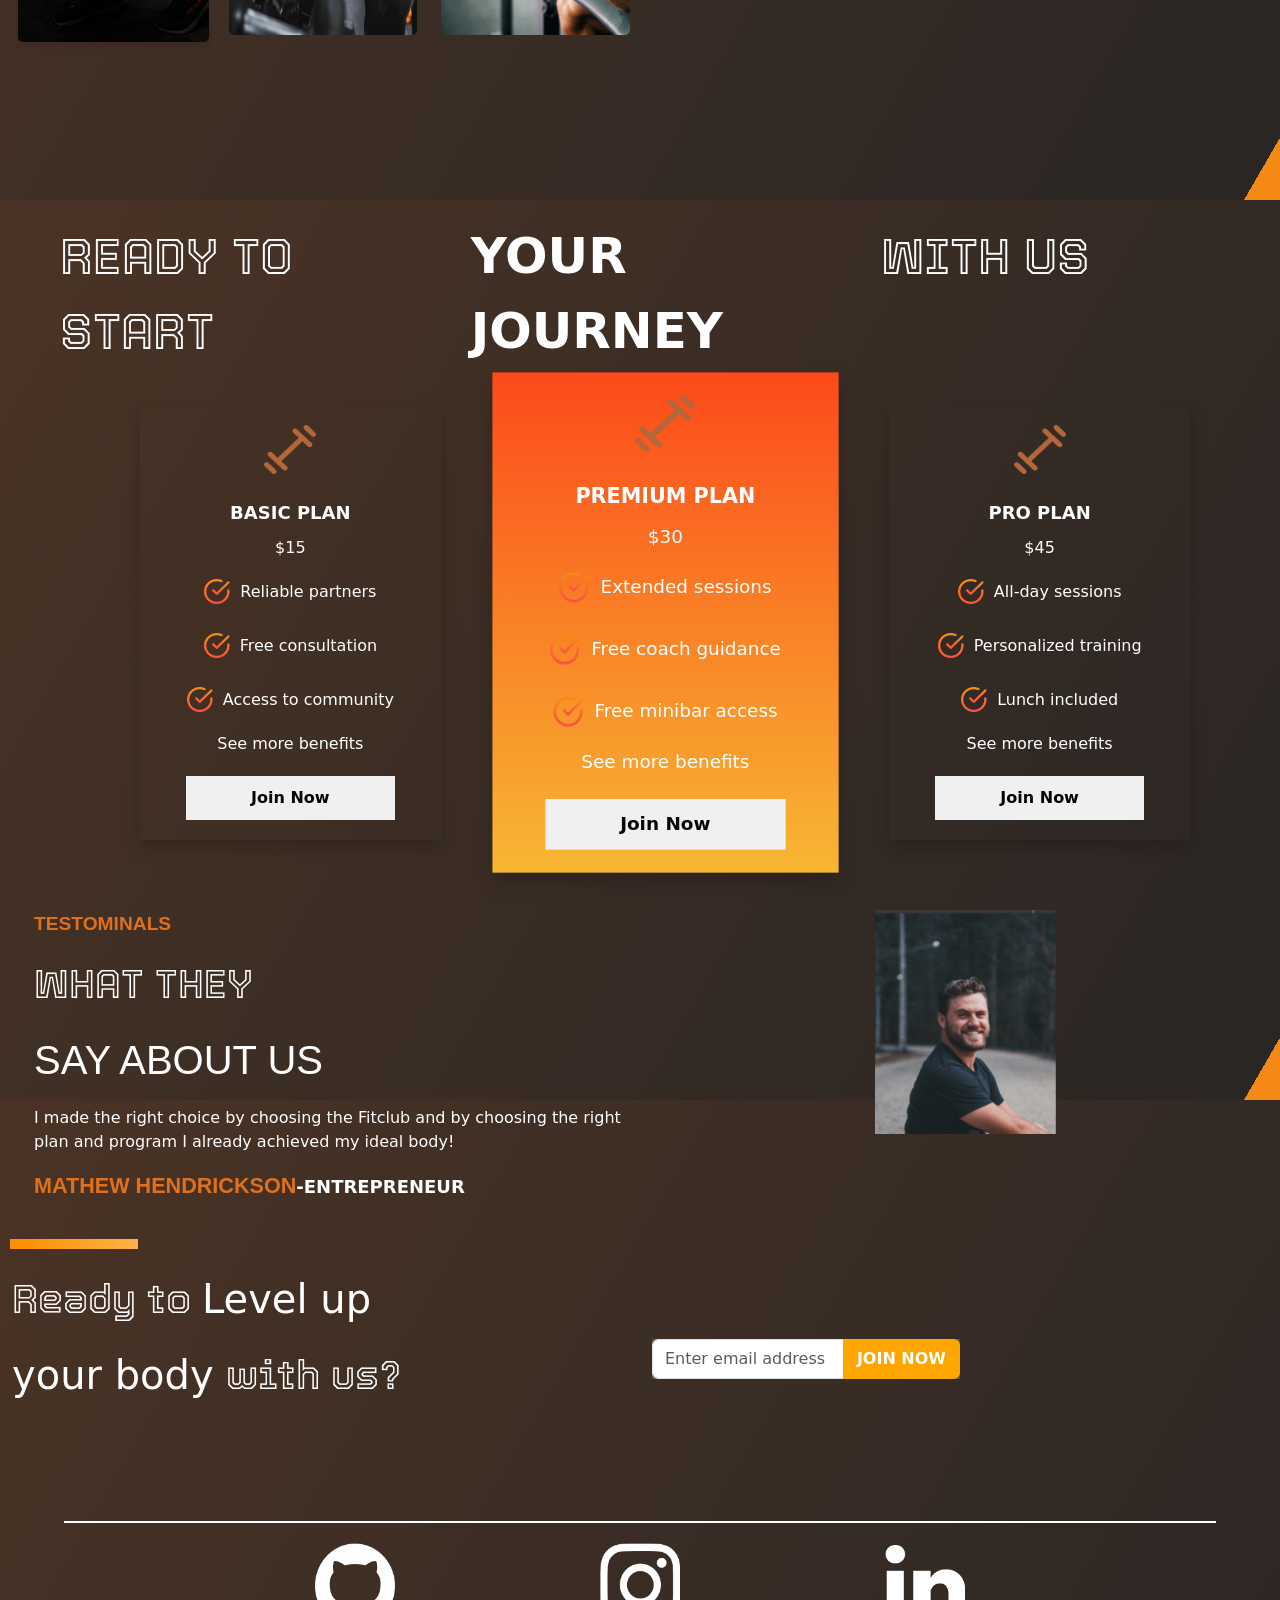
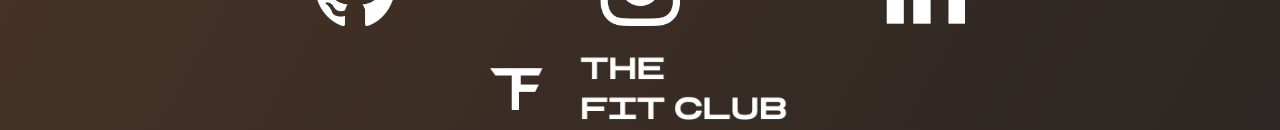
==== commit 1095f6b9: "Update index.html" ====
--- a/index.html
+++ b/index.html
@@ -117,7 +117,7 @@
                     <p>In this program, you are trained to improve your strength through many exercises</p>
                     <div class="card-footer">
                         <p>JOIN NOW</p>
-                        <img src="Pngs/rightArrow.png" alt="Arrow">
+                        <img src="rightArrow.png" alt="Arrow">
                     </div>
                 </div>
             </div>
